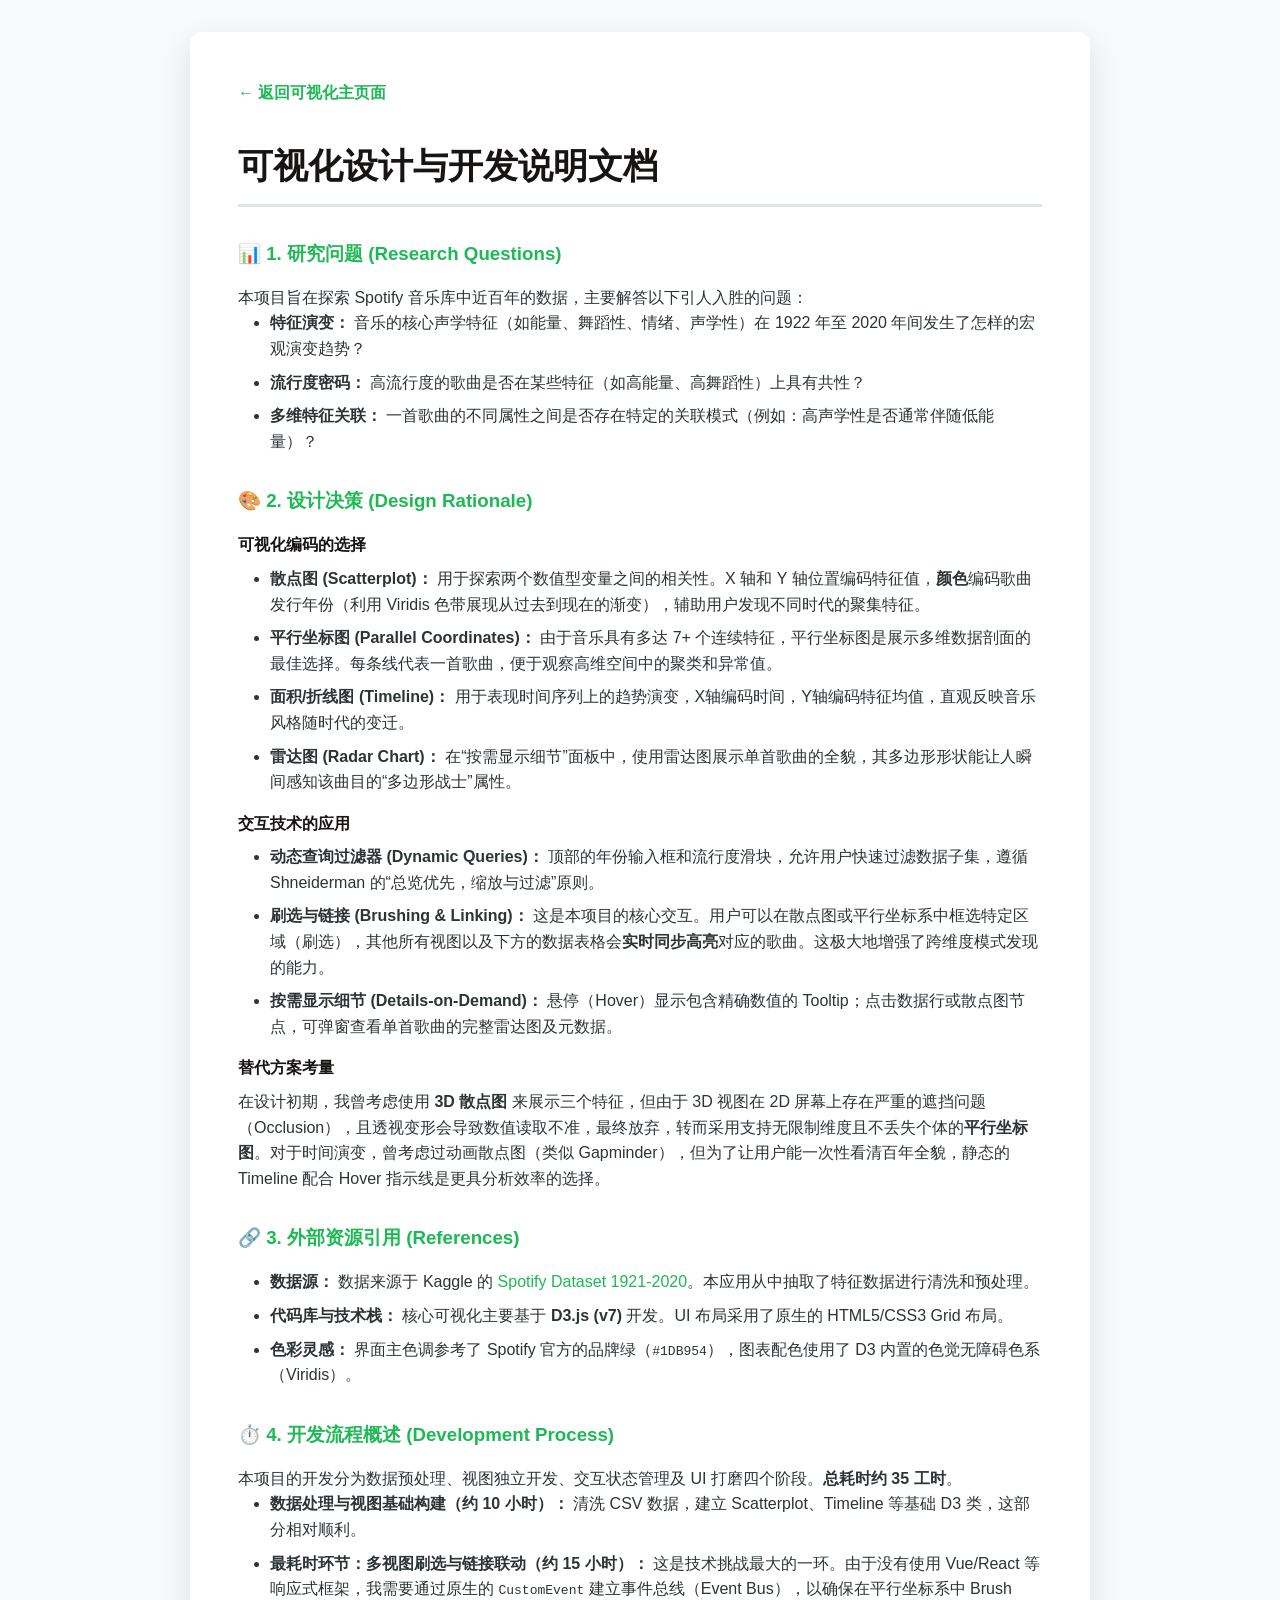
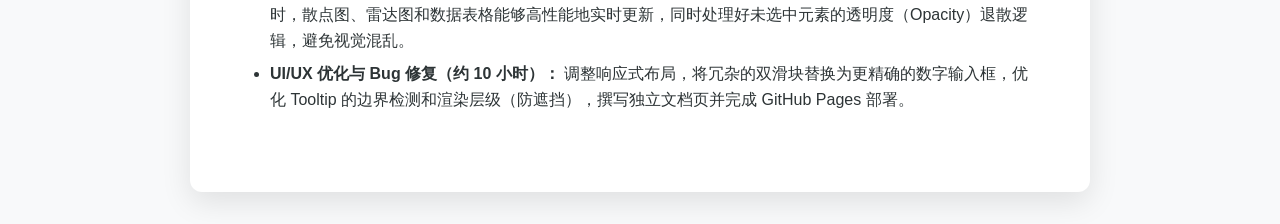
==== document.html @ f478f98d "Add files via upload" ====
<!DOCTYPE html>
<html lang="zh-CN">
<head>
    <meta charset="UTF-8">
    <meta name="viewport" content="width=device-width, initial-scale=1.0">
    <title>可视化设计与开发说明文档</title>
    <link rel="stylesheet" href="css/style.css">
    <style>
        /* 针对独立文档页的特殊排版 */
        body { background: var(--bg-color); padding: 2rem 1rem; }
        .doc-container {
            background: white;
            max-width: 900px;
            margin: 0 auto;
            padding: 3rem;
            border-radius: 12px;
            box-shadow: 0 10px 30px rgba(0,0,0,0.1);
        }
        .back-link {
            display: inline-block;
            color: var(--primary-color);
            text-decoration: none;
            font-weight: bold;
            margin-bottom: 2rem;
            transition: color 0.2s;
        }
        .back-link:hover { color: #168f40; text-decoration: underline; }
        h1 { color: var(--secondary-color); margin-bottom: 2rem; font-size: 2.2rem; border-bottom: 3px solid var(--border-color); padding-bottom: 10px; }
    </style>
</head>
<body>
    <div class="doc-container">
        <a href="index.html" class="back-link">← 返回可视化主页面</a>
        
        <h1>可视化设计与开发说明文档</h1>
        
        <div class="documentation">
            <section>
                <h3>📊 1. 研究问题 (Research Questions)</h3>
                <p>本项目旨在探索 Spotify 音乐库中近百年的数据，主要解答以下引人入胜的问题：</p>
                <ul>
                    <li><strong>特征演变：</strong> 音乐的核心声学特征（如能量、舞蹈性、情绪、声学性）在 1922 年至 2020 年间发生了怎样的宏观演变趋势？</li>
                    <li><strong>流行度密码：</strong> 高流行度的歌曲是否在某些特征（如高能量、高舞蹈性）上具有共性？</li>
                    <li><strong>多维特征关联：</strong> 一首歌曲的不同属性之间是否存在特定的关联模式（例如：高声学性是否通常伴随低能量）？</li>
                </ul>
            </section>

            <section>
                <h3>🎨 2. 设计决策 (Design Rationale)</h3>
                <h4>可视化编码的选择</h4>
                <ul>
                    <li><strong>散点图 (Scatterplot)：</strong> 用于探索两个数值型变量之间的相关性。X 轴和 Y 轴位置编码特征值，<strong>颜色</strong>编码歌曲发行年份（利用 Viridis 色带展现从过去到现在的渐变），辅助用户发现不同时代的聚集特征。</li>
                    <li><strong>平行坐标图 (Parallel Coordinates)：</strong> 由于音乐具有多达 7+ 个连续特征，平行坐标图是展示多维数据剖面的最佳选择。每条线代表一首歌曲，便于观察高维空间中的聚类和异常值。</li>
                    <li><strong>面积/折线图 (Timeline)：</strong> 用于表现时间序列上的趋势演变，X轴编码时间，Y轴编码特征均值，直观反映音乐风格随时代的变迁。</li>
                    <li><strong>雷达图 (Radar Chart)：</strong> 在“按需显示细节”面板中，使用雷达图展示单首歌曲的全貌，其多边形形状能让人瞬间感知该曲目的“多边形战士”属性。</li>
                </ul>
                
                <h4>交互技术的应用</h4>
                <ul>
                    <li><strong>动态查询过滤器 (Dynamic Queries)：</strong> 顶部的年份输入框和流行度滑块，允许用户快速过滤数据子集，遵循 Shneiderman 的“总览优先，缩放与过滤”原则。</li>
                    <li><strong>刷选与链接 (Brushing & Linking)：</strong> 这是本项目的核心交互。用户可以在散点图或平行坐标系中框选特定区域（刷选），其他所有视图以及下方的数据表格会<strong>实时同步高亮</strong>对应的歌曲。这极大地增强了跨维度模式发现的能力。</li>
                    <li><strong>按需显示细节 (Details-on-Demand)：</strong> 悬停（Hover）显示包含精确数值的 Tooltip；点击数据行或散点图节点，可弹窗查看单首歌曲的完整雷达图及元数据。</li>
                </ul>

                <h4>替代方案考量</h4>
                <p>在设计初期，我曾考虑使用 <strong>3D 散点图</strong> 来展示三个特征，但由于 3D 视图在 2D 屏幕上存在严重的遮挡问题（Occlusion），且透视变形会导致数值读取不准，最终放弃，转而采用支持无限制维度且不丢失个体的<strong>平行坐标图</strong>。对于时间演变，曾考虑过动画散点图（类似 Gapminder），但为了让用户能一次性看清百年全貌，静态的 Timeline 配合 Hover 指示线是更具分析效率的选择。</p>
            </section>

            <section>
                <h3>🔗 3. 外部资源引用 (References)</h3>
                <ul>
                    <li><strong>数据源：</strong> 数据来源于 Kaggle 的 <a href="https://www.kaggle.com/datasets/yamaerenay/spotify-dataset-19212020-160k-tracks" target="_blank">Spotify Dataset 1921-2020</a>。本应用从中抽取了特征数据进行清洗和预处理。</li>
                    <li><strong>代码库与技术栈：</strong> 核心可视化主要基于 <strong>D3.js (v7)</strong> 开发。UI 布局采用了原生的 HTML5/CSS3 Grid 布局。</li>
                    <li><strong>色彩灵感：</strong> 界面主色调参考了 Spotify 官方的品牌绿（<code>#1DB954</code>），图表配色使用了 D3 内置的色觉无障碍色系（Viridis）。</li>
                </ul>
            </section>

            <section>
                <h3>⏱️ 4. 开发流程概述 (Development Process)</h3>
                <p>本项目的开发分为数据预处理、视图独立开发、交互状态管理及 UI 打磨四个阶段。<strong>总耗时约 35 工时</strong>。</p>
                <ul>
                    <li><strong>数据处理与视图基础构建（约 10 小时）：</strong> 清洗 CSV 数据，建立 Scatterplot、Timeline 等基础 D3 类，这部分相对顺利。</li>
                    <li><strong>最耗时环节：多视图刷选与链接联动（约 15 小时）：</strong> 这是技术挑战最大的一环。由于没有使用 Vue/React 等响应式框架，我需要通过原生的 <code>CustomEvent</code> 建立事件总线（Event Bus），以确保在平行坐标系中 Brush 时，散点图、雷达图和数据表格能够高性能地实时更新，同时处理好未选中元素的透明度（Opacity）退散逻辑，避免视觉混乱。</li>
                    <li><strong>UI/UX 优化与 Bug 修复（约 10 小时）：</strong> 调整响应式布局，将冗杂的双滑块替换为更精确的数字输入框，优化 Tooltip 的边界检测和渲染层级（防遮挡），撰写独立文档页并完成 GitHub Pages 部署。</li>
                </ul>
            </section>
        </div>
    </div>
</body>
</html>
---- css/style.css ----
* {
    margin: 0;
    padding: 0;
    box-sizing: border-box;
}
 
:root {
    --primary-color: #1DB954;
    --secondary-color: #191414;
    --accent-color: #ff6b6b;
    --bg-color: #f8f9fa;
    --text-color: #2d3436;
    --border-color: #dfe6e9;
}
 
body {
    font-family: 'Segoe UI', Tahoma, Geneva, Verdana, sans-serif;
    background: linear-gradient(135deg, #667eea 0%, #764ba2 100%);
    color: var(--text-color);
    line-height: 1.6;
    min-height: 100vh;
}
 
header {
    background: var(--secondary-color);
    color: white;
    padding: 2rem;
    text-align: center;
    box-shadow: 0 4px 6px rgba(0,0,0,0.1);
}
 
header h1 {
    font-size: 2.5rem;
    margin-bottom: 0.5rem;
}
 
.subtitle {
    color: #b2b2b2;
    font-size: 1.1rem;
}
 
main {
    max-width: 1400px;
    margin: 2rem auto;
    padding: 0 1rem;
}
 
.control-panel {
    background: white;
    padding: 1.5rem;
    border-radius: 12px;
    box-shadow: 0 4px 6px rgba(0,0,0,0.1);
    margin-bottom: 2rem;
    display: grid;
    grid-template-columns: repeat(auto-fit, minmax(250px, 1fr));
    gap: 1.5rem;
}
 
.filter-group label {
    display: block;
    font-weight: 600;
    margin-bottom: 0.5rem;
    color: var(--secondary-color);
}
 
.filter-group span {
    color: var(--primary-color);
    font-weight: 700;
}
 
/* 新增的年份输入框样式 */
.year-inputs {
    display: flex;
    align-items: center;
    gap: 10px;
    margin-top: 8px;
}

.year-inputs input {
    padding: 6px;
    border: 2px solid var(--border-color);
    border-radius: 6px;
    width: 80px;
    font-size: 14px;
    outline: none;
    transition: border-color 0.2s;
}

.year-inputs input:focus {
    border-color: var(--primary-color);
}

.year-inputs span {
    color: #636e72;
    font-weight: normal;
}

input[type="range"] {
    width: 100%;
    height: 6px;
    border-radius: 3px;
    background: var(--border-color);
    outline: none;
    -webkit-appearance: none;
}
 
input[type="range"]::-webkit-slider-thumb {
    -webkit-appearance: none;
    appearance: none;
    width: 18px;
    height: 18px;
    border-radius: 50%;
    background: var(--primary-color);
    cursor: pointer;
    transition: all 0.2s;
}
 
input[type="range"]::-webkit-slider-thumb:hover {
    transform: scale(1.2);
    box-shadow: 0 0 10px var(--primary-color);
}

.parallel-hint {
    margin-top: 10px;
    padding: 10px 12px;
    background: #f0faf4;
    border-left: 3px solid var(--primary-color);
    border-radius: 0 6px 6px 0;
    font-size: 12.5px;
    color: #2d3436;
    line-height: 1.6;
    display: flex;
    gap: 8px;
    align-items: flex-start;
}

.hint-icon {
    flex-shrink: 0;
    font-size: 14px;
}
 
.reset-button {
    background: var(--accent-color);
    color: white;
    border: none;
    padding: 0.75rem 1.5rem;
    border-radius: 8px;
    font-size: 1rem;
    cursor: pointer;
    transition: all 0.3s;
    font-weight: 600;
}
 
.reset-button:hover {
    transform: translateY(-2px);
    box-shadow: 0 4px 12px rgba(255,107,107,0.4);
}
 
.vis-container {
    display: grid;
    grid-template-columns: repeat(2, 1fr);
    gap: 2rem;
    margin-bottom: 2rem;
}
 
.chart-wrapper {
    background: white;
    padding: 1.5rem;
    border-radius: 12px;
    box-shadow: 0 4px 6px rgba(0,0,0,0.1);
}
 
.chart-wrapper.full-width {
    grid-column: 1 / -1;
}
 
.chart-wrapper h2 {
    margin-bottom: 1rem;
    color: var(--secondary-color);
    font-size: 1.3rem;
}
 
.hint {
    font-size: 0.85rem;
    color: #636e72;
    font-weight: 400;
}
 
.axis-selector {
    margin-bottom: 1rem;
    display: flex;
    gap: 1rem;
}
 
.axis-selector select {
    padding: 0.5rem;
    border: 2px solid var(--border-color);
    border-radius: 6px;
    font-size: 0.95rem;
    cursor: pointer;
}
 
.detail-panel {
    position: fixed;
    top: 50%;
    left: 50%;
    transform: translate(-50%, -50%);
    background: white;
    padding: 2rem;
    border-radius: 12px;
    box-shadow: 0 10px 40px rgba(0,0,0,0.3);
    max-width: 500px;
    width: 90%;
    z-index: 1000;
}
 
.detail-panel.hidden {
    display: none;
}
 
.close-btn {
    position: absolute;
    top: 1rem;
    right: 1rem;
    background: none;
    border: none;
    font-size: 2rem;
    cursor: pointer;
    color: #636e72;
}
 
.stats-panel {
    background: white;
    padding: 1rem 1.5rem;
    border-radius: 12px;
    box-shadow: 0 4px 6px rgba(0,0,0,0.1);
    display: flex;
    justify-content: space-around;
    margin-bottom: 2rem;
}
 
.stat-item {
    text-align: center;
}
 
.stat-label {
    display: block;
    font-size: 0.9rem;
    color: #636e72;
}
 
.stat-value {
    display: block;
    font-size: 2rem;
    font-weight: 700;
    color: var(--primary-color);
}
 
footer {
    background: white;
    padding: 2rem;
    border-radius: 12px;
    max-width: 1400px;
    margin: 2rem auto;
    box-shadow: 0 4px 6px rgba(0,0,0,0.1);
}
 
.documentation section {
    margin-bottom: 2rem;
}
 
.documentation h3 {
    color: var(--primary-color);
    margin-bottom: 1rem;
}
 
.documentation h4 {
    color: var(--secondary-color);
    margin: 1rem 0 0.5rem;
}
 
.documentation ul {
    margin-left: 2rem;
}
 
.documentation li {
    margin-bottom: 0.5rem;
}
 
.documentation a {
    color: var(--primary-color);
    text-decoration: none;
}
 
.documentation a:hover {
    text-decoration: underline;
}
 
.axis {
    font-size: 12px;
}
 
.axis path,
.axis line {
    fill: none;
    stroke: #636e72;
    shape-rendering: crispEdges;
}
 
.dot {
    stroke: white;
    stroke-width: 1px;
    opacity: 0.6;
    transition: all 0.2s;
}
 
.dot:hover {
    opacity: 1;
    stroke-width: 2px;
}
 
.dot.selected {
    opacity: 1;
    stroke: #ff6b6b;
    stroke-width: 2px;
}
 
.line {
    fill: none;
    stroke: steelblue;
    stroke-width: 1.5px;
    opacity: 0.3;
}
 
.line.highlighted {
    stroke: var(--accent-color);
    stroke-width: 2px;
    opacity: 1;
}
 
.brush .selection {
    fill: var(--primary-color);
    fill-opacity: 0.2;
    stroke: var(--primary-color);
}
 
@media (max-width: 968px) {
    .vis-container {
        grid-template-columns: 1fr;
    }
    
    header h1 {
        font-size: 1.8rem;
    }
}
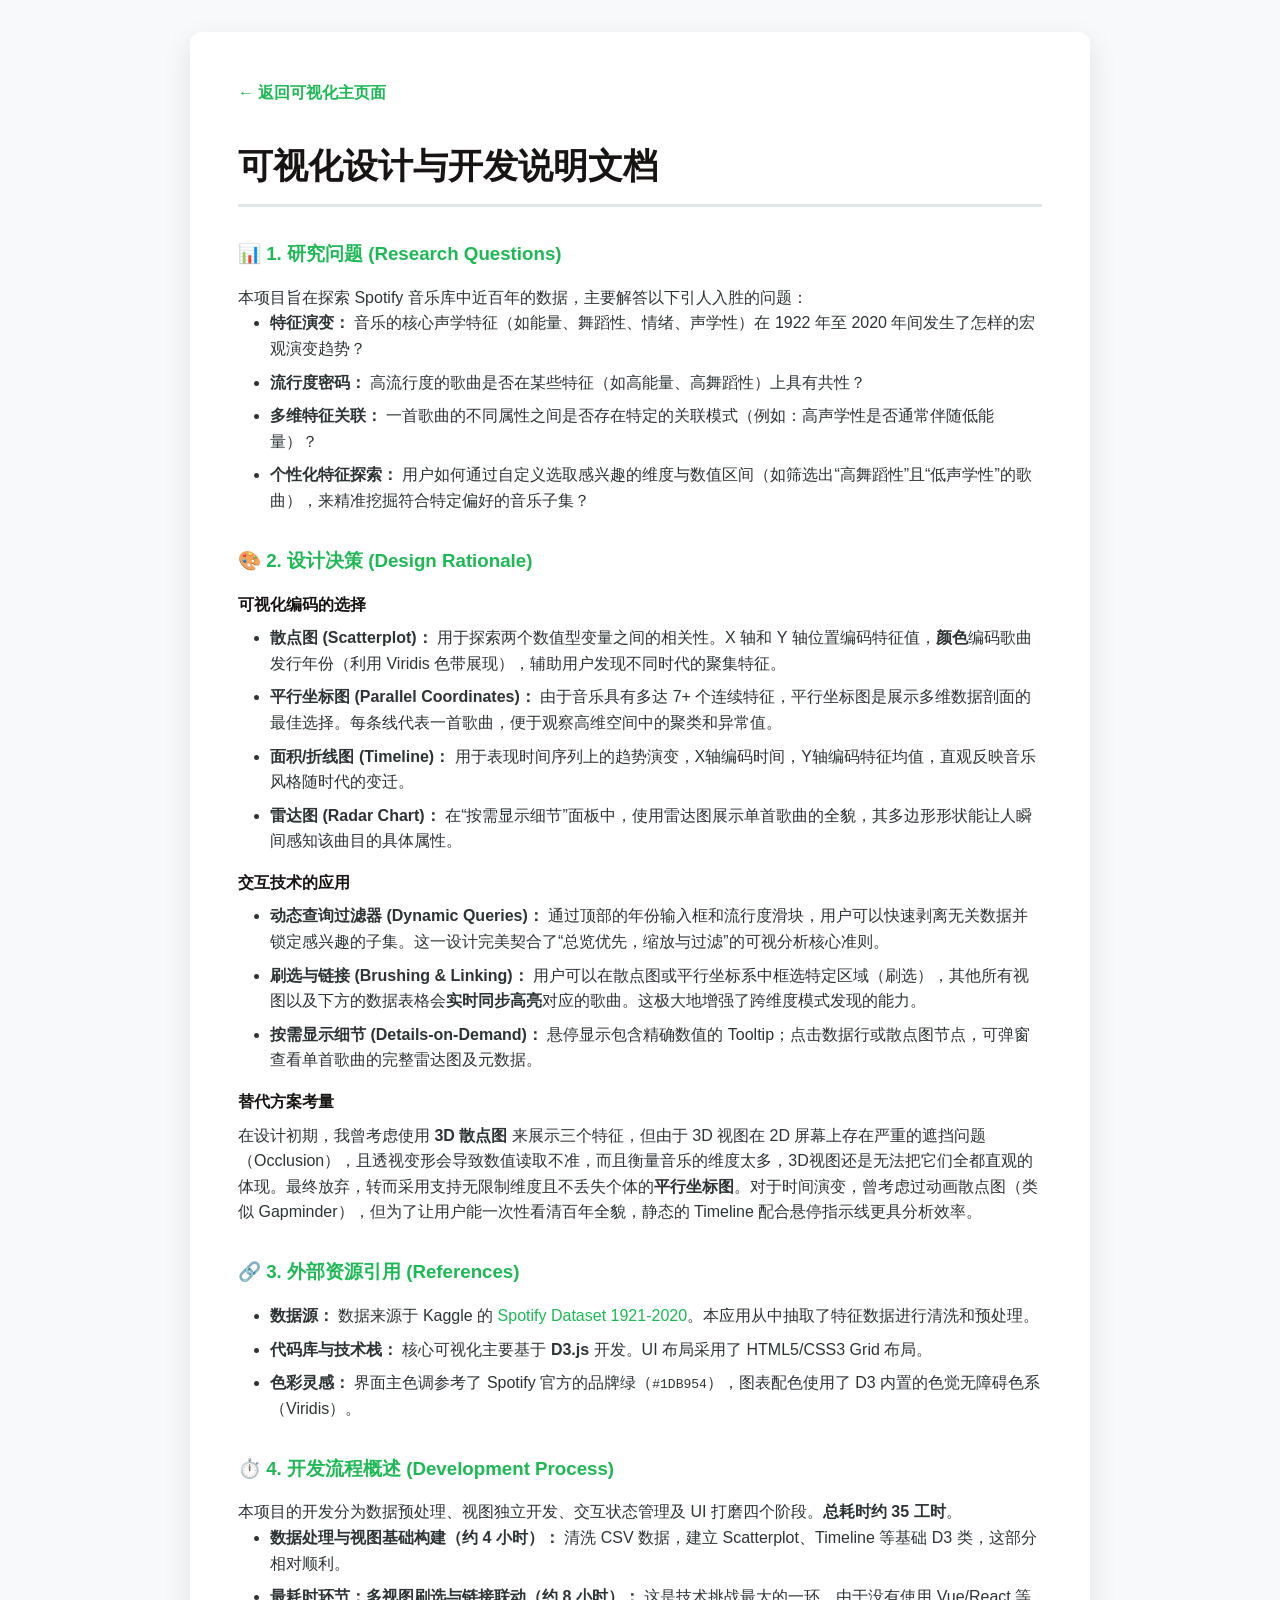
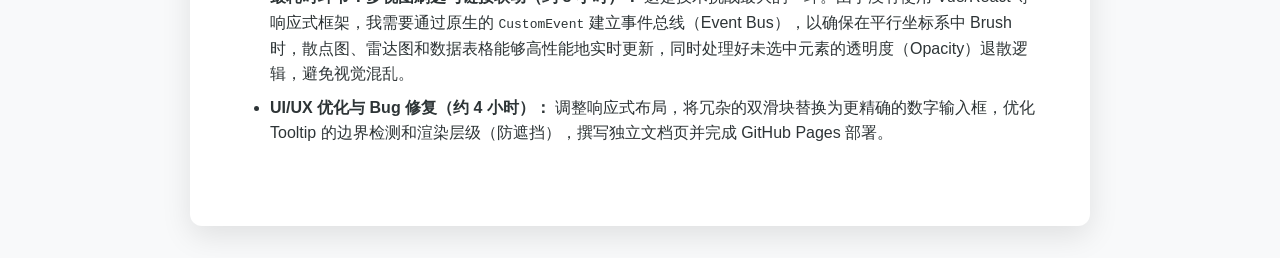
==== commit d945a508: "Update document.html" ====
--- a/document.html
+++ b/document.html
@@ -42,6 +42,7 @@
                     <li><strong>特征演变：</strong> 音乐的核心声学特征（如能量、舞蹈性、情绪、声学性）在 1922 年至 2020 年间发生了怎样的宏观演变趋势？</li>
                     <li><strong>流行度密码：</strong> 高流行度的歌曲是否在某些特征（如高能量、高舞蹈性）上具有共性？</li>
                     <li><strong>多维特征关联：</strong> 一首歌曲的不同属性之间是否存在特定的关联模式（例如：高声学性是否通常伴随低能量）？</li>
+                    <li><strong>个性化特征探索：</strong> 用户如何通过自定义选取感兴趣的维度与数值区间（如筛选出“高舞蹈性”且“低声学性”的歌曲），来精准挖掘符合特定偏好的音乐子集？</li>
                 </ul>
             </section>
 
@@ -49,28 +50,28 @@
                 <h3>🎨 2. 设计决策 (Design Rationale)</h3>
                 <h4>可视化编码的选择</h4>
                 <ul>
-                    <li><strong>散点图 (Scatterplot)：</strong> 用于探索两个数值型变量之间的相关性。X 轴和 Y 轴位置编码特征值，<strong>颜色</strong>编码歌曲发行年份（利用 Viridis 色带展现从过去到现在的渐变），辅助用户发现不同时代的聚集特征。</li>
+                    <li><strong>散点图 (Scatterplot)：</strong> 用于探索两个数值型变量之间的相关性。X 轴和 Y 轴位置编码特征值，<strong>颜色</strong>编码歌曲发行年份（利用 Viridis 色带展现），辅助用户发现不同时代的聚集特征。</li>
                     <li><strong>平行坐标图 (Parallel Coordinates)：</strong> 由于音乐具有多达 7+ 个连续特征，平行坐标图是展示多维数据剖面的最佳选择。每条线代表一首歌曲，便于观察高维空间中的聚类和异常值。</li>
                     <li><strong>面积/折线图 (Timeline)：</strong> 用于表现时间序列上的趋势演变，X轴编码时间，Y轴编码特征均值，直观反映音乐风格随时代的变迁。</li>
-                    <li><strong>雷达图 (Radar Chart)：</strong> 在“按需显示细节”面板中，使用雷达图展示单首歌曲的全貌，其多边形形状能让人瞬间感知该曲目的“多边形战士”属性。</li>
+                    <li><strong>雷达图 (Radar Chart)：</strong> 在“按需显示细节”面板中，使用雷达图展示单首歌曲的全貌，其多边形形状能让人瞬间感知该曲目的具体属性。</li>
                 </ul>
                 
                 <h4>交互技术的应用</h4>
                 <ul>
-                    <li><strong>动态查询过滤器 (Dynamic Queries)：</strong> 顶部的年份输入框和流行度滑块，允许用户快速过滤数据子集，遵循 Shneiderman 的“总览优先，缩放与过滤”原则。</li>
-                    <li><strong>刷选与链接 (Brushing & Linking)：</strong> 这是本项目的核心交互。用户可以在散点图或平行坐标系中框选特定区域（刷选），其他所有视图以及下方的数据表格会<strong>实时同步高亮</strong>对应的歌曲。这极大地增强了跨维度模式发现的能力。</li>
-                    <li><strong>按需显示细节 (Details-on-Demand)：</strong> 悬停（Hover）显示包含精确数值的 Tooltip；点击数据行或散点图节点，可弹窗查看单首歌曲的完整雷达图及元数据。</li>
+                    <li><strong>动态查询过滤器 (Dynamic Queries)：</strong> 通过顶部的年份输入框和流行度滑块，用户可以快速剥离无关数据并锁定感兴趣的子集。这一设计完美契合了“总览优先，缩放与过滤”的可视分析核心准则。</li>
+                    <li><strong>刷选与链接 (Brushing & Linking)：</strong> 用户可以在散点图或平行坐标系中框选特定区域（刷选），其他所有视图以及下方的数据表格会<strong>实时同步高亮</strong>对应的歌曲。这极大地增强了跨维度模式发现的能力。</li>
+                    <li><strong>按需显示细节 (Details-on-Demand)：</strong> 悬停显示包含精确数值的 Tooltip；点击数据行或散点图节点，可弹窗查看单首歌曲的完整雷达图及元数据。</li>
                 </ul>
 
                 <h4>替代方案考量</h4>
-                <p>在设计初期，我曾考虑使用 <strong>3D 散点图</strong> 来展示三个特征，但由于 3D 视图在 2D 屏幕上存在严重的遮挡问题（Occlusion），且透视变形会导致数值读取不准，最终放弃，转而采用支持无限制维度且不丢失个体的<strong>平行坐标图</strong>。对于时间演变，曾考虑过动画散点图（类似 Gapminder），但为了让用户能一次性看清百年全貌，静态的 Timeline 配合 Hover 指示线是更具分析效率的选择。</p>
+                <p>在设计初期，我曾考虑使用 <strong>3D 散点图</strong> 来展示三个特征，但由于 3D 视图在 2D 屏幕上存在严重的遮挡问题（Occlusion），且透视变形会导致数值读取不准，而且衡量音乐的维度太多，3D视图还是无法把它们全都直观的体现。最终放弃，转而采用支持无限制维度且不丢失个体的<strong>平行坐标图</strong>。对于时间演变，曾考虑过动画散点图（类似 Gapminder），但为了让用户能一次性看清百年全貌，静态的 Timeline 配合悬停指示线更具分析效率。</p>
             </section>
 
             <section>
                 <h3>🔗 3. 外部资源引用 (References)</h3>
                 <ul>
-                    <li><strong>数据源：</strong> 数据来源于 Kaggle 的 <a href="https://www.kaggle.com/datasets/yamaerenay/spotify-dataset-19212020-160k-tracks" target="_blank">Spotify Dataset 1921-2020</a>。本应用从中抽取了特征数据进行清洗和预处理。</li>
-                    <li><strong>代码库与技术栈：</strong> 核心可视化主要基于 <strong>D3.js (v7)</strong> 开发。UI 布局采用了原生的 HTML5/CSS3 Grid 布局。</li>
+                    <li><strong>数据源：</strong> 数据来源于 Kaggle 的 <a href="https://www.kaggle.com/datasets/yamaerenay/spotify-dataset-19212020-600k-tracks/data" target="_blank">Spotify Dataset 1921-2020</a>。本应用从中抽取了特征数据进行清洗和预处理。</li>
+                    <li><strong>代码库与技术栈：</strong> 核心可视化主要基于 <strong>D3.js</strong> 开发。UI 布局采用了 HTML5/CSS3 Grid 布局。</li>
                     <li><strong>色彩灵感：</strong> 界面主色调参考了 Spotify 官方的品牌绿（<code>#1DB954</code>），图表配色使用了 D3 内置的色觉无障碍色系（Viridis）。</li>
                 </ul>
             </section>
@@ -79,12 +80,12 @@
                 <h3>⏱️ 4. 开发流程概述 (Development Process)</h3>
                 <p>本项目的开发分为数据预处理、视图独立开发、交互状态管理及 UI 打磨四个阶段。<strong>总耗时约 35 工时</strong>。</p>
                 <ul>
-                    <li><strong>数据处理与视图基础构建（约 10 小时）：</strong> 清洗 CSV 数据，建立 Scatterplot、Timeline 等基础 D3 类，这部分相对顺利。</li>
-                    <li><strong>最耗时环节：多视图刷选与链接联动（约 15 小时）：</strong> 这是技术挑战最大的一环。由于没有使用 Vue/React 等响应式框架，我需要通过原生的 <code>CustomEvent</code> 建立事件总线（Event Bus），以确保在平行坐标系中 Brush 时，散点图、雷达图和数据表格能够高性能地实时更新，同时处理好未选中元素的透明度（Opacity）退散逻辑，避免视觉混乱。</li>
-                    <li><strong>UI/UX 优化与 Bug 修复（约 10 小时）：</strong> 调整响应式布局，将冗杂的双滑块替换为更精确的数字输入框，优化 Tooltip 的边界检测和渲染层级（防遮挡），撰写独立文档页并完成 GitHub Pages 部署。</li>
+                    <li><strong>数据处理与视图基础构建（约 4 小时）：</strong> 清洗 CSV 数据，建立 Scatterplot、Timeline 等基础 D3 类，这部分相对顺利。</li>
+                    <li><strong>最耗时环节：多视图刷选与链接联动（约 8 小时）：</strong> 这是技术挑战最大的一环。由于没有使用 Vue/React 等响应式框架，我需要通过原生的 <code>CustomEvent</code> 建立事件总线（Event Bus），以确保在平行坐标系中 Brush 时，散点图、雷达图和数据表格能够高性能地实时更新，同时处理好未选中元素的透明度（Opacity）退散逻辑，避免视觉混乱。</li>
+                    <li><strong>UI/UX 优化与 Bug 修复（约 4 小时）：</strong> 调整响应式布局，将冗杂的双滑块替换为更精确的数字输入框，优化 Tooltip 的边界检测和渲染层级（防遮挡），撰写独立文档页并完成 GitHub Pages 部署。</li>
                 </ul>
             </section>
         </div>
     </div>
 </body>
-</html>+</html>
--- a/css/style.css
+++ b/css/style.css
@@ -352,4 +352,26 @@
     header h1 {
         font-size: 1.8rem;
     }
-}+}
+
+/* 说明文档跳转按钮样式 */
+.doc-link {
+    display: inline-block;
+    background: white;
+    color: var(--primary-color);
+    padding: 12px 24px;
+    border-radius: 8px;
+    text-decoration: none;
+    font-weight: 600;
+    font-size: 1.1rem;
+    box-shadow: 0 4px 6px rgba(0,0,0,0.1);
+    border: 2px solid var(--primary-color);
+    transition: all 0.3s ease;
+}
+
+.doc-link:hover {
+    background: var(--primary-color);
+    color: white;
+    transform: translateY(-3px);
+    box-shadow: 0 6px 15px rgba(29, 185, 84, 0.3);
+}
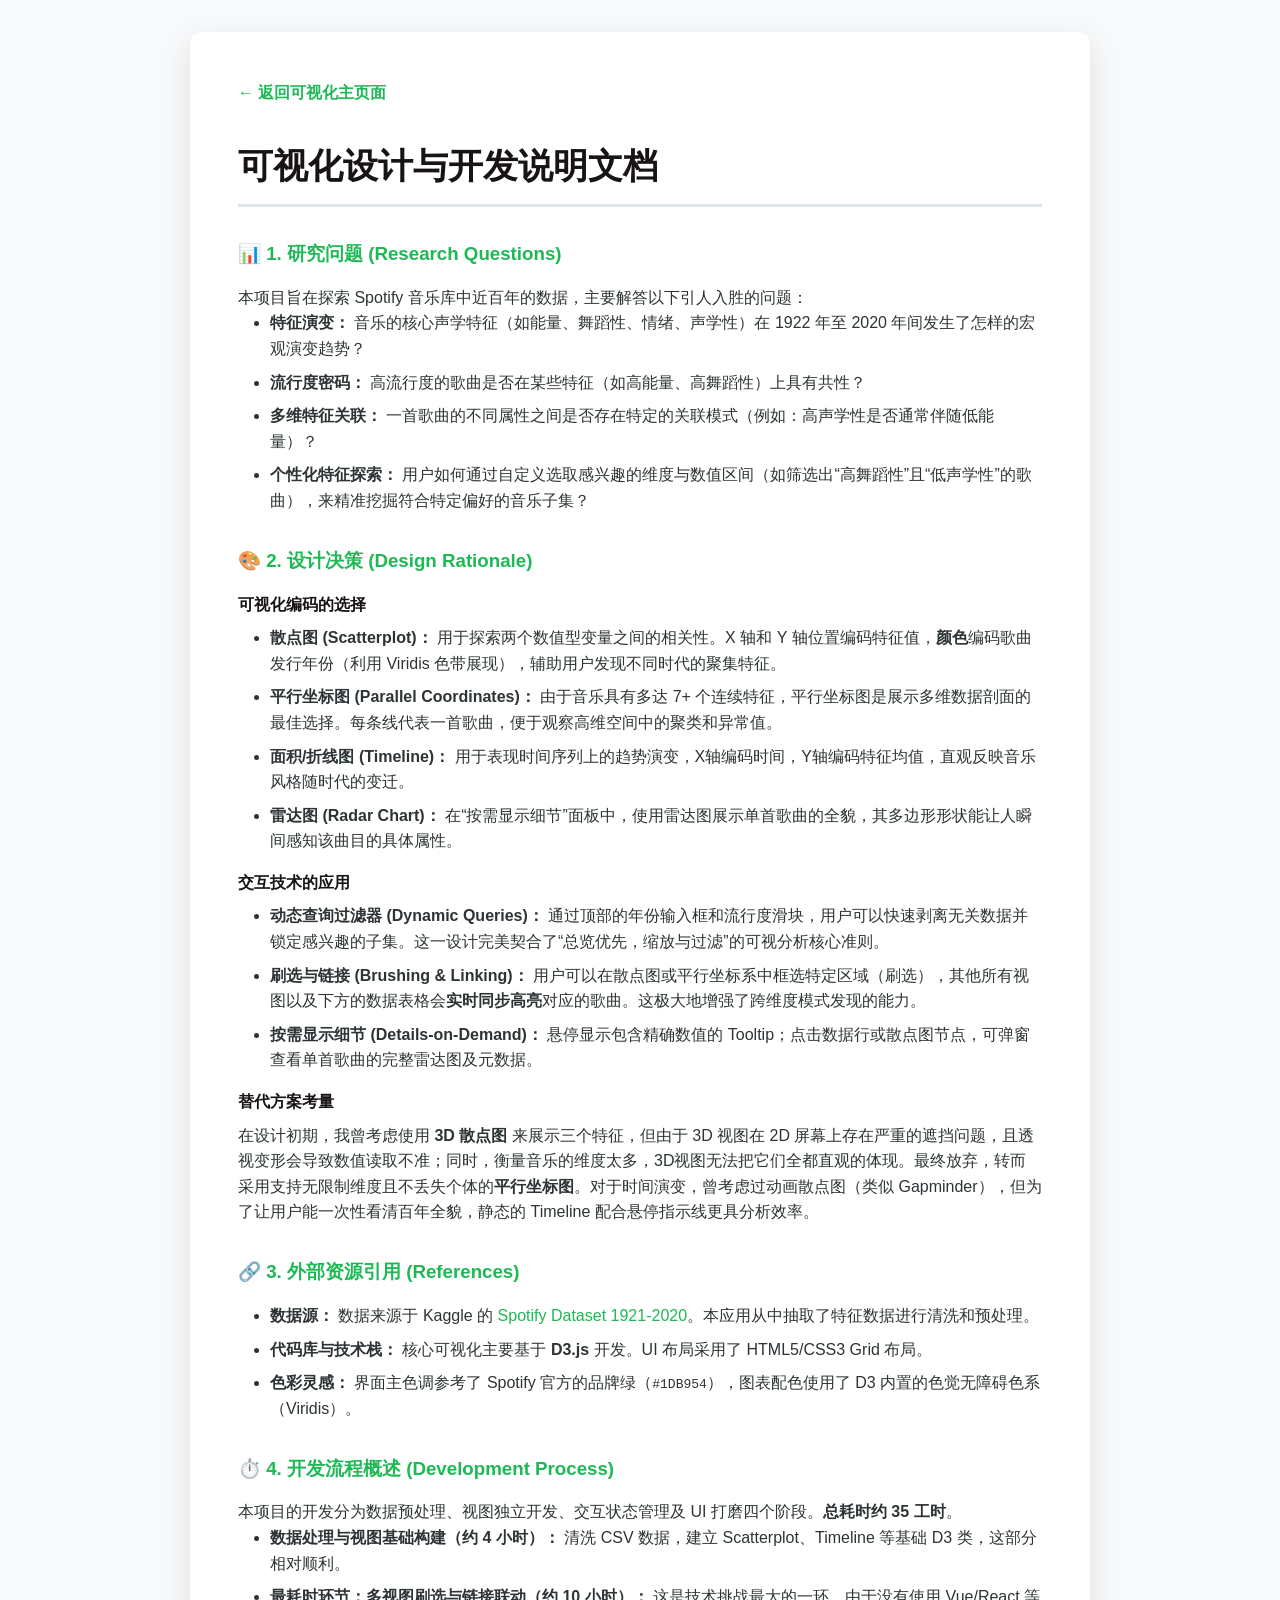
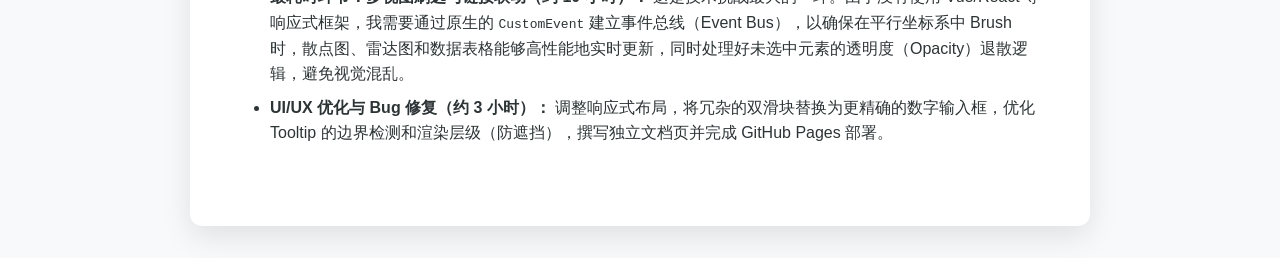
==== commit cdfabd88: "Update document.html" ====
--- a/document.html
+++ b/document.html
@@ -64,7 +64,7 @@
                 </ul>
 
                 <h4>替代方案考量</h4>
-                <p>在设计初期，我曾考虑使用 <strong>3D 散点图</strong> 来展示三个特征，但由于 3D 视图在 2D 屏幕上存在严重的遮挡问题（Occlusion），且透视变形会导致数值读取不准，而且衡量音乐的维度太多，3D视图还是无法把它们全都直观的体现。最终放弃，转而采用支持无限制维度且不丢失个体的<strong>平行坐标图</strong>。对于时间演变，曾考虑过动画散点图（类似 Gapminder），但为了让用户能一次性看清百年全貌，静态的 Timeline 配合悬停指示线更具分析效率。</p>
+                <p>在设计初期，我曾考虑使用 <strong>3D 散点图</strong> 来展示三个特征，但由于 3D 视图在 2D 屏幕上存在严重的遮挡问题，且透视变形会导致数值读取不准；同时，衡量音乐的维度太多，3D视图无法把它们全都直观的体现。最终放弃，转而采用支持无限制维度且不丢失个体的<strong>平行坐标图</strong>。对于时间演变，曾考虑过动画散点图（类似 Gapminder），但为了让用户能一次性看清百年全貌，静态的 Timeline 配合悬停指示线更具分析效率。</p>
             </section>
 
             <section>
@@ -81,8 +81,8 @@
                 <p>本项目的开发分为数据预处理、视图独立开发、交互状态管理及 UI 打磨四个阶段。<strong>总耗时约 35 工时</strong>。</p>
                 <ul>
                     <li><strong>数据处理与视图基础构建（约 4 小时）：</strong> 清洗 CSV 数据，建立 Scatterplot、Timeline 等基础 D3 类，这部分相对顺利。</li>
-                    <li><strong>最耗时环节：多视图刷选与链接联动（约 8 小时）：</strong> 这是技术挑战最大的一环。由于没有使用 Vue/React 等响应式框架，我需要通过原生的 <code>CustomEvent</code> 建立事件总线（Event Bus），以确保在平行坐标系中 Brush 时，散点图、雷达图和数据表格能够高性能地实时更新，同时处理好未选中元素的透明度（Opacity）退散逻辑，避免视觉混乱。</li>
-                    <li><strong>UI/UX 优化与 Bug 修复（约 4 小时）：</strong> 调整响应式布局，将冗杂的双滑块替换为更精确的数字输入框，优化 Tooltip 的边界检测和渲染层级（防遮挡），撰写独立文档页并完成 GitHub Pages 部署。</li>
+                    <li><strong>最耗时环节：多视图刷选与链接联动（约 10 小时）：</strong> 这是技术挑战最大的一环。由于没有使用 Vue/React 等响应式框架，我需要通过原生的 <code>CustomEvent</code> 建立事件总线（Event Bus），以确保在平行坐标系中 Brush 时，散点图、雷达图和数据表格能够高性能地实时更新，同时处理好未选中元素的透明度（Opacity）退散逻辑，避免视觉混乱。</li>
+                    <li><strong>UI/UX 优化与 Bug 修复（约 3 小时）：</strong> 调整响应式布局，将冗杂的双滑块替换为更精确的数字输入框，优化 Tooltip 的边界检测和渲染层级（防遮挡），撰写独立文档页并完成 GitHub Pages 部署。</li>
                 </ul>
             </section>
         </div>
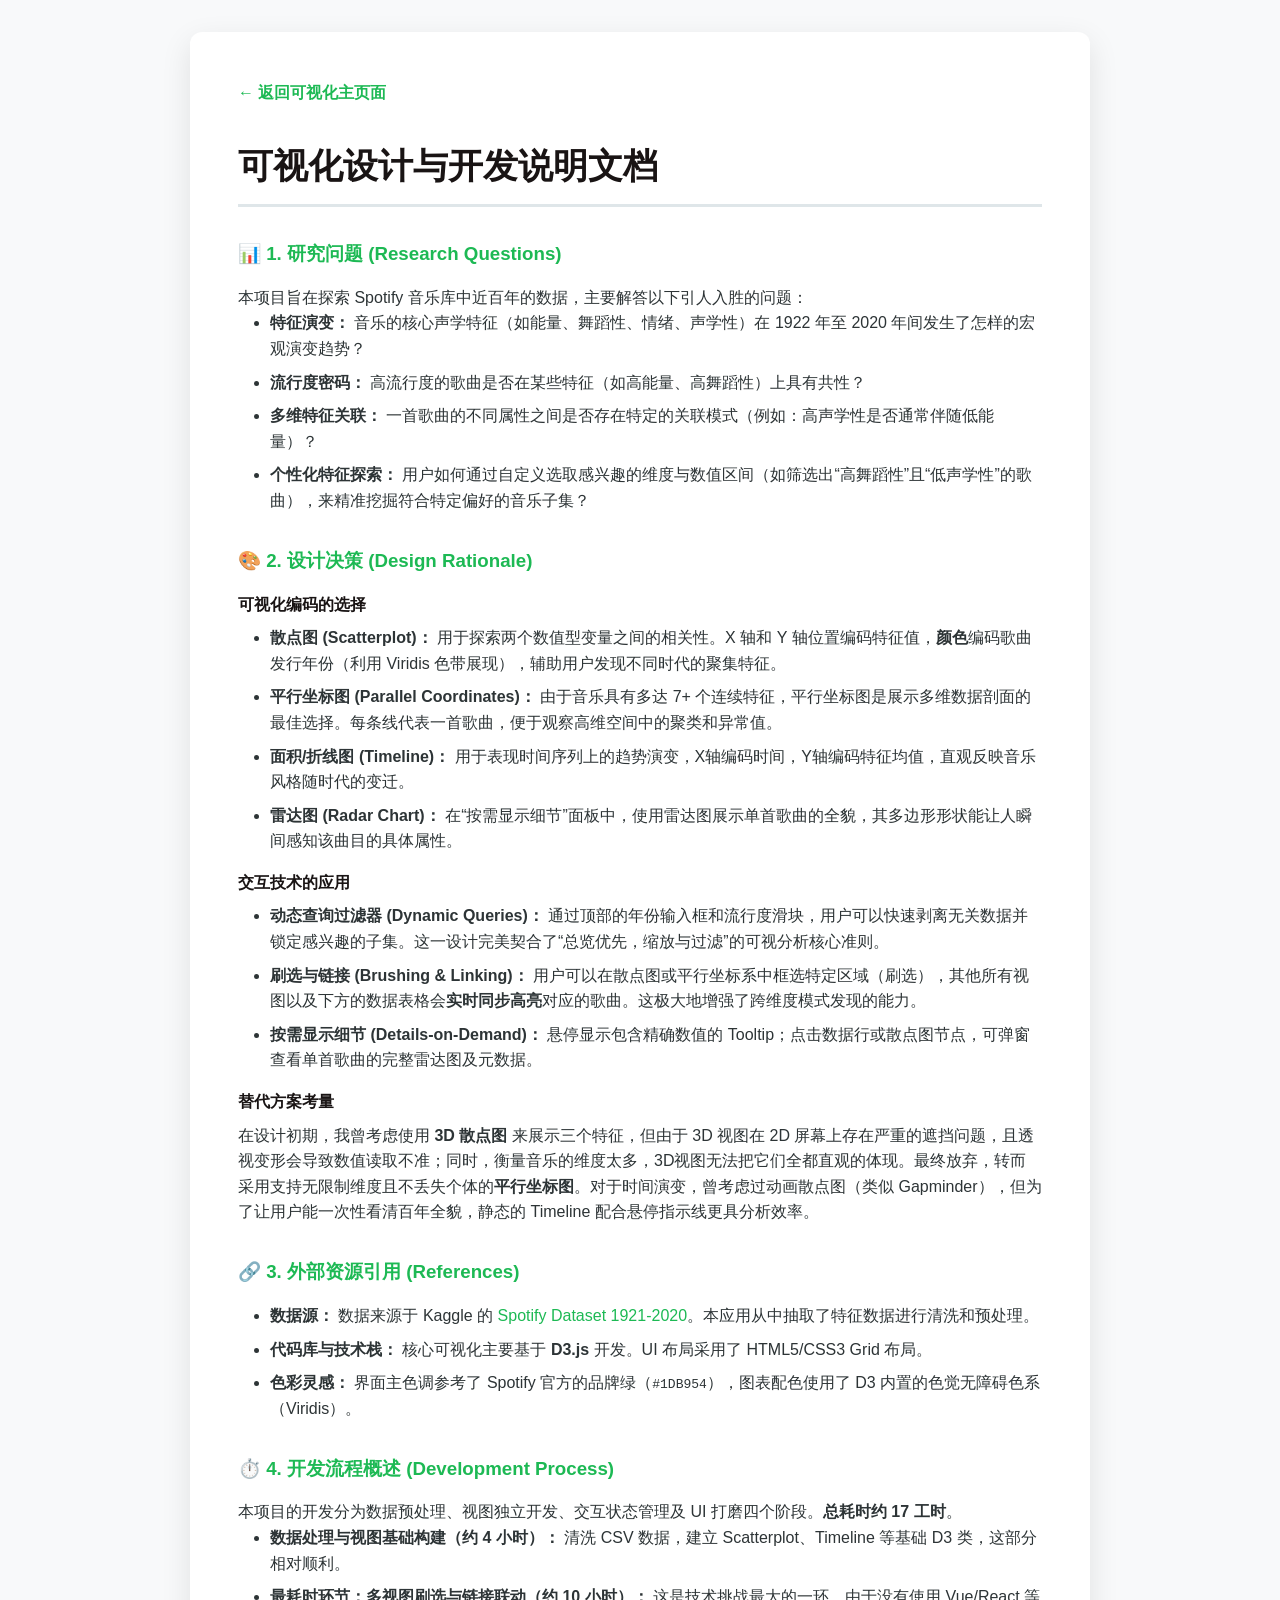
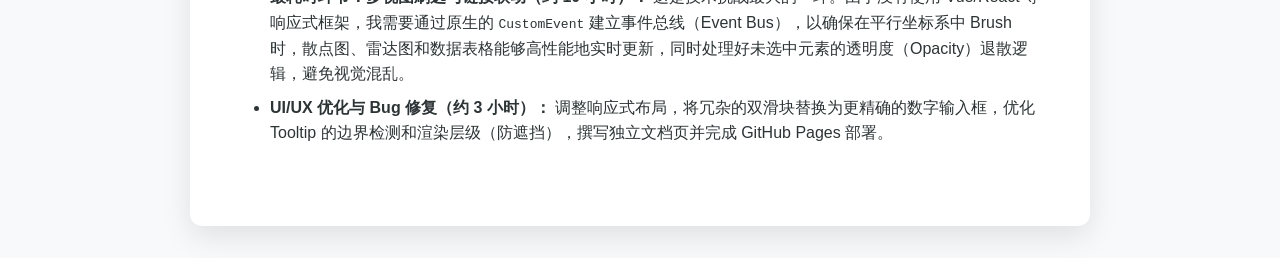
==== commit 771dfb31: "Update document.html" ====
--- a/document.html
+++ b/document.html
@@ -78,7 +78,7 @@
 
             <section>
                 <h3>⏱️ 4. 开发流程概述 (Development Process)</h3>
-                <p>本项目的开发分为数据预处理、视图独立开发、交互状态管理及 UI 打磨四个阶段。<strong>总耗时约 35 工时</strong>。</p>
+                <p>本项目的开发分为数据预处理、视图独立开发、交互状态管理及 UI 打磨四个阶段。<strong>总耗时约 17 工时</strong>。</p>
                 <ul>
                     <li><strong>数据处理与视图基础构建（约 4 小时）：</strong> 清洗 CSV 数据，建立 Scatterplot、Timeline 等基础 D3 类，这部分相对顺利。</li>
                     <li><strong>最耗时环节：多视图刷选与链接联动（约 10 小时）：</strong> 这是技术挑战最大的一环。由于没有使用 Vue/React 等响应式框架，我需要通过原生的 <code>CustomEvent</code> 建立事件总线（Event Bus），以确保在平行坐标系中 Brush 时，散点图、雷达图和数据表格能够高性能地实时更新，同时处理好未选中元素的透明度（Opacity）退散逻辑，避免视觉混乱。</li>
--- a/css/style.css
+++ b/css/style.css
@@ -375,3 +375,142 @@
     transform: translateY(-3px);
     box-shadow: 0 6px 15px rgba(29, 185, 84, 0.3);
 }
+/* ── 四大音乐特征说明区 ── */
+.feature-explainer {
+    background: white;
+    border-radius: 12px;
+    box-shadow: 0 4px 6px rgba(0,0,0,0.1);
+    padding: 2rem;
+    max-width: 1400px;
+    margin: 0 auto 2rem;
+}
+
+.feature-explainer-title {
+    font-size: 1.4rem;
+    color: var(--secondary-color);
+    margin-bottom: 0.4rem;
+}
+
+.feature-explainer-sub {
+    font-size: 0.9rem;
+    color: #636e72;
+    margin-bottom: 1.5rem;
+}
+
+.feat-grid {
+    display: grid;
+    grid-template-columns: repeat(4, 1fr);
+    gap: 12px;
+    margin-bottom: 1.2rem;
+}
+
+@media (max-width: 968px) {
+    .feat-grid { grid-template-columns: repeat(2, 1fr); }
+}
+
+.feat-card {
+    background: #f8f9fa;
+    border: 1.5px solid var(--border-color);
+    border-radius: 10px;
+    padding: 14px 16px;
+    cursor: pointer;
+    transition: border-color 0.2s, box-shadow 0.2s;
+}
+
+.feat-card:hover {
+    border-color: var(--primary-color);
+    box-shadow: 0 2px 8px rgba(29,185,84,0.15);
+}
+
+.feat-card-active {
+    border: 2px solid var(--primary-color) !important;
+    background: #f0faf4;
+}
+
+.feat-card-name {
+    font-size: 14px;
+    font-weight: 600;
+    color: var(--secondary-color);
+    margin-bottom: 3px;
+}
+
+.feat-card-sub {
+    font-size: 12px;
+    color: #636e72;
+    margin-bottom: 10px;
+}
+
+.feat-bar-wrap {
+    height: 6px;
+    background: var(--border-color);
+    border-radius: 3px;
+    overflow: hidden;
+    margin-bottom: 4px;
+}
+
+.feat-bar-fill {
+    height: 100%;
+    border-radius: 3px;
+    transition: width 0.5s cubic-bezier(.4,0,.2,1);
+}
+
+.feat-card-val {
+    font-size: 11px;
+    color: #b2b2b2;
+    text-align: right;
+}
+
+.feat-detail-box {
+    background: #f8f9fa;
+    border-left: 3px solid var(--primary-color);
+    border-radius: 0 8px 8px 0;
+    padding: 14px 18px;
+    font-size: 13.5px;
+    line-height: 1.7;
+    color: var(--text-color);
+    min-height: 80px;
+    transition: opacity 0.15s;
+    margin-bottom: 1.5rem;
+}
+
+.feat-detail-placeholder {
+    color: #b2b2b2;
+}
+
+.feat-how-title {
+    font-size: 1rem;
+    font-weight: 600;
+    color: var(--secondary-color);
+    margin-bottom: 1rem;
+}
+
+.feat-how-steps {
+    display: flex;
+    flex-direction: column;
+    gap: 10px;
+}
+
+.feat-how-row {
+    display: flex;
+    align-items: flex-start;
+    gap: 12px;
+    font-size: 13.5px;
+    color: #2d3436;
+    line-height: 1.6;
+}
+
+.feat-how-num {
+    min-width: 24px;
+    height: 24px;
+    border-radius: 50%;
+    background: #e8f5e9;
+    color: var(--primary-color);
+    font-size: 12px;
+    font-weight: 700;
+    display: flex;
+    align-items: center;
+    justify-content: center;
+    flex-shrink: 0;
+    margin-top: 1px;
+}
+
